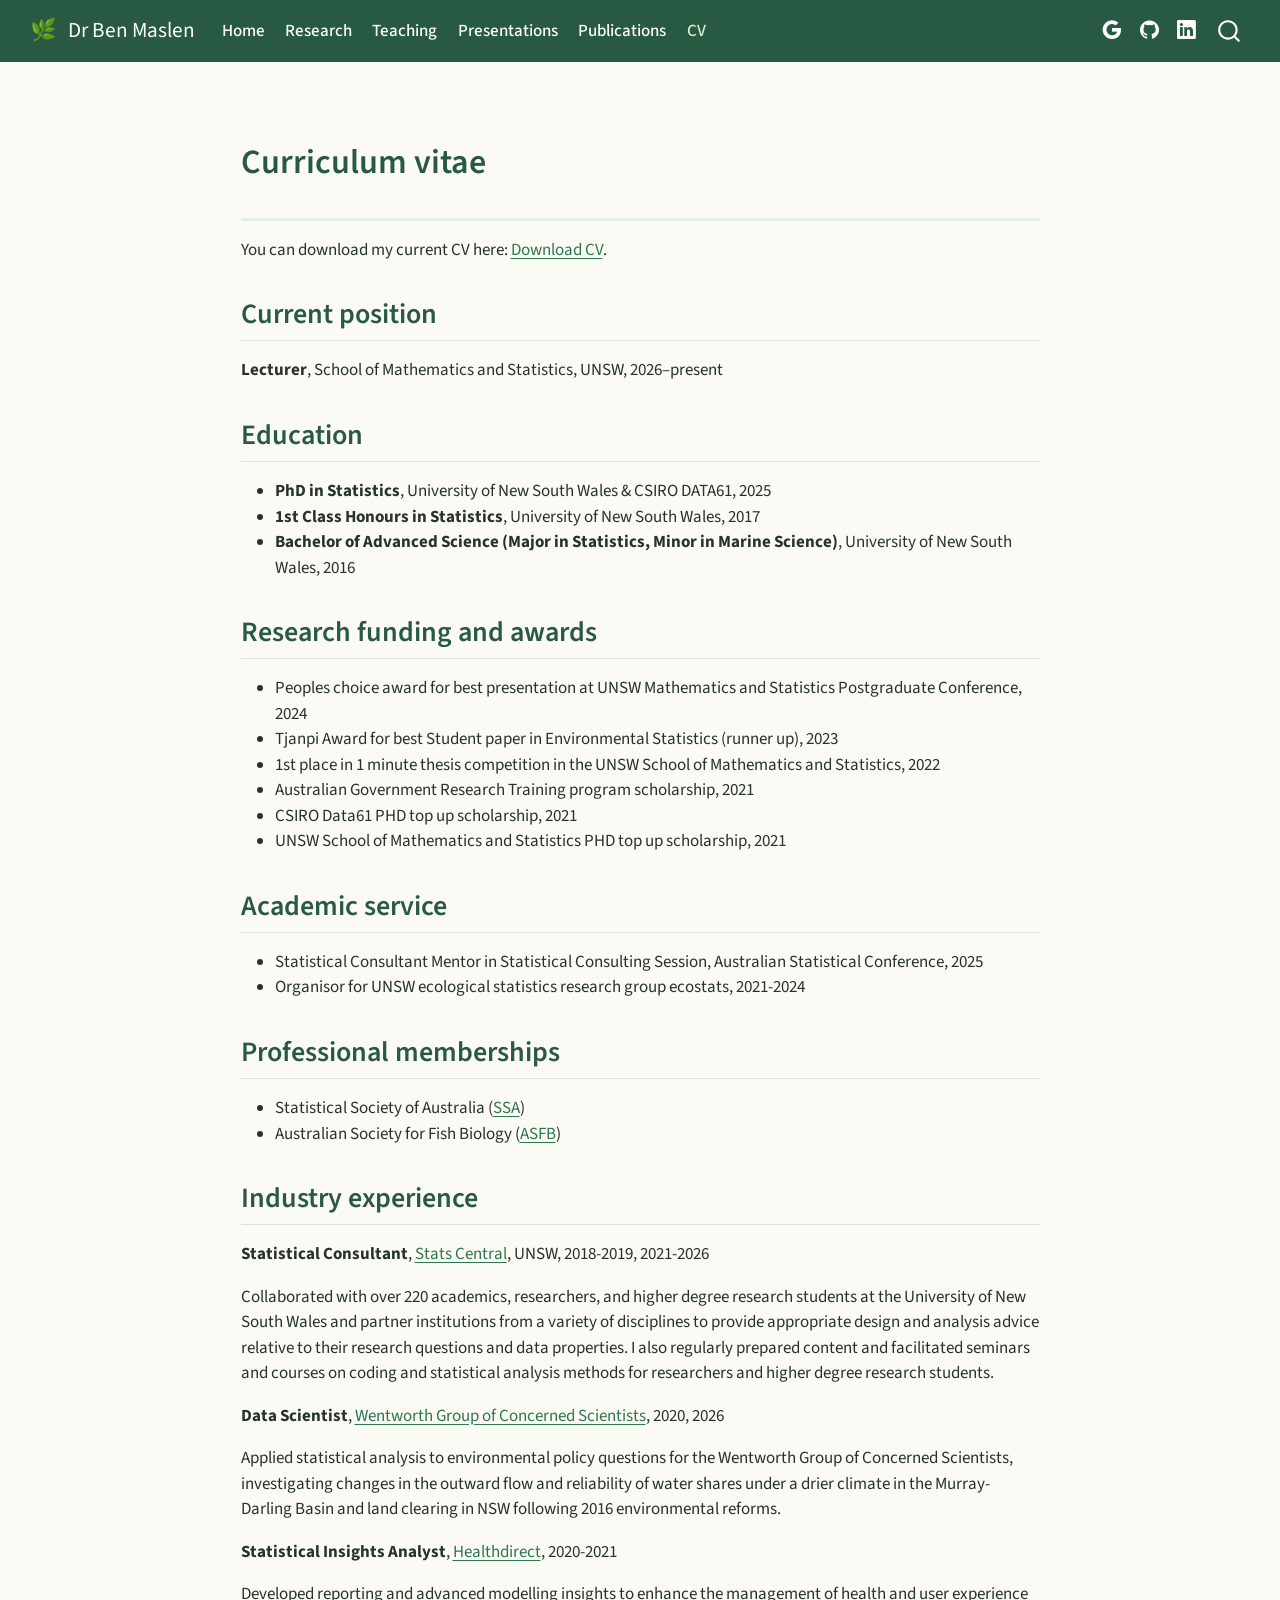
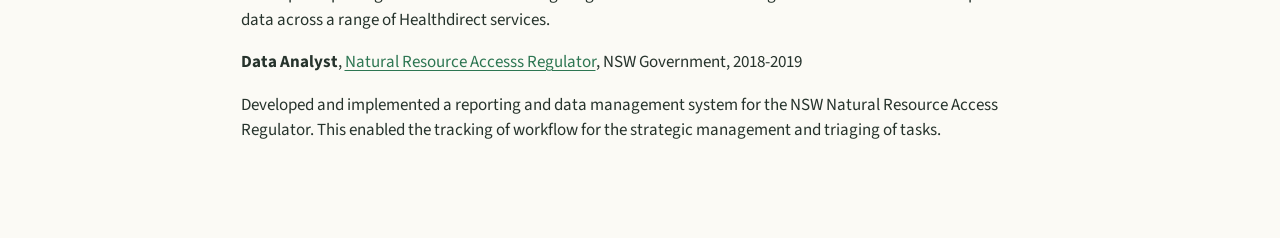
==== docs/cv.html @ 88208ee9 "Create academic website" ====
<!DOCTYPE html>
<html xmlns="http://www.w3.org/1999/xhtml" lang="en" xml:lang="en"><head>

<meta charset="utf-8">
<meta name="generator" content="quarto-1.9.38">

<meta name="viewport" content="width=device-width, initial-scale=1.0, user-scalable=yes">


<title>Curriculum vitae – Dr Ben Maslen</title>
<style>
/* Default styles provided by pandoc.
** See https://pandoc.org/MANUAL.html#variables-for-html for config info.
*/
code{white-space: pre-wrap;}
span.smallcaps{font-variant: small-caps;}
div.columns{display: flex; gap: min(4vw, 1.5em);}
div.column{flex: auto; overflow-x: auto;}
div.hanging-indent{margin-left: 1.5em; text-indent: -1.5em;}
ul.task-list{list-style: none;}
ul.task-list li input[type="checkbox"] {
  width: 0.8em;
  margin: 0 0.8em 0.2em -1em; /* quarto-specific, see https://github.com/quarto-dev/quarto-cli/issues/4556 */ 
  vertical-align: middle;
}
</style>


<script src="site_libs/quarto-nav/quarto-nav.js"></script>
<script src="site_libs/quarto-nav/headroom.min.js"></script>
<script src="site_libs/clipboard/clipboard.min.js"></script>
<script src="site_libs/quarto-search/autocomplete.umd.js"></script>
<script src="site_libs/quarto-search/fuse.min.js"></script>
<script src="site_libs/quarto-search/quarto-search.js"></script>
<meta name="quarto:offset" content="./">
<script src="site_libs/quarto-html/quarto.js" type="module"></script>
<script src="site_libs/quarto-html/tabsets/tabsets.js" type="module"></script>
<script src="site_libs/quarto-html/popper.min.js"></script>
<script src="site_libs/quarto-html/tippy.umd.min.js"></script>
<script src="site_libs/quarto-html/anchor.min.js"></script>
<link href="site_libs/quarto-html/tippy.css" rel="stylesheet">
<link href="site_libs/quarto-html/quarto-syntax-highlighting-15634bcf2e68342d4ad2dfa704d543f6.css" rel="stylesheet" id="quarto-text-highlighting-styles">
<script src="site_libs/bootstrap/bootstrap.min.js"></script>
<link href="site_libs/bootstrap/bootstrap-icons.css" rel="stylesheet">
<link href="site_libs/bootstrap/bootstrap-5c2e602bc8fe40bd15e1d976b9a994fb.min.css" rel="stylesheet" append-hash="true" id="quarto-bootstrap" data-mode="light">
<script id="quarto-search-options" type="application/json">{
  "location": "navbar",
  "copy-button": false,
  "collapse-after": 3,
  "panel-placement": "end",
  "type": "overlay",
  "limit": 50,
  "keyboard-shortcut": [
    "f",
    "/",
    "s"
  ],
  "show-item-context": false,
  "language": {
    "search-no-results-text": "No results",
    "search-matching-documents-text": "matching documents",
    "search-copy-link-title": "Copy link to search",
    "search-hide-matches-text": "Hide additional matches",
    "search-more-match-text": "more match in this document",
    "search-more-matches-text": "more matches in this document",
    "search-clear-button-title": "Clear",
    "search-text-placeholder": "",
    "search-detached-cancel-button-title": "Cancel",
    "search-submit-button-title": "Submit",
    "search-label": "Search"
  }
}</script>


<link rel="stylesheet" href="styles.css">
</head>

<body class="nav-fixed fullcontent quarto-light">

<div id="quarto-search-results"></div>
  <header id="quarto-header" class="headroom fixed-top">
    <nav class="navbar navbar-expand-lg " data-bs-theme="dark">
      <div class="navbar-container container-fluid">
      <div class="navbar-brand-container mx-auto">
    <a class="navbar-brand" href="./index.html">
    <span class="navbar-title">Dr Ben Maslen</span>
    </a>
  </div>
            <div id="quarto-search" class="" title="Search"></div>
          <button class="navbar-toggler" type="button" data-bs-toggle="collapse" data-bs-target="#navbarCollapse" aria-controls="navbarCollapse" role="menu" aria-expanded="false" aria-label="Toggle navigation" onclick="if (window.quartoToggleHeadroom) { window.quartoToggleHeadroom(); }">
  <span class="navbar-toggler-icon"></span>
</button>
          <div class="collapse navbar-collapse" id="navbarCollapse">
            <ul class="navbar-nav navbar-nav-scroll me-auto">
  <li class="nav-item">
    <a class="nav-link" href="./index.html"> 
<span class="menu-text">Home</span></a>
  </li>  
  <li class="nav-item">
    <a class="nav-link" href="./research.html"> 
<span class="menu-text">Research</span></a>
  </li>  
  <li class="nav-item">
    <a class="nav-link" href="./teaching.html"> 
<span class="menu-text">Teaching</span></a>
  </li>  
  <li class="nav-item">
    <a class="nav-link" href="./presentations.html"> 
<span class="menu-text">Presentations</span></a>
  </li>  
  <li class="nav-item">
    <a class="nav-link" href="./publications.html"> 
<span class="menu-text">Publications</span></a>
  </li>  
  <li class="nav-item">
    <a class="nav-link active" href="./cv.html" aria-current="page"> 
<span class="menu-text">CV</span></a>
  </li>  
</ul>
            <ul class="navbar-nav navbar-nav-scroll ms-auto">
  <li class="nav-item compact">
    <a class="nav-link" href="https://scholar.google.com/citations?user=YyoWad8AAAAJ&amp;hl=en"> <i class="bi bi-google" role="img" aria-label="Google Scholar">
</i> 
<span class="menu-text"></span></a>
  </li>  
  <li class="nav-item compact">
    <a class="nav-link" href="https://github.com/BenMaslen"> <i class="bi bi-github" role="img" aria-label="GitHub">
</i> 
<span class="menu-text"></span></a>
  </li>  
  <li class="nav-item compact">
    <a class="nav-link" href="https://www.linkedin.com/in/benjmaslen"> <i class="bi bi-linkedin" role="img" aria-label="LinkedIn">
</i> 
<span class="menu-text"></span></a>
  </li>  
</ul>
          </div> <!-- /navcollapse -->
            <div class="quarto-navbar-tools">
</div>
      </div> <!-- /container-fluid -->
    </nav>
</header>
<!-- content -->
<div id="quarto-content" class="quarto-container page-columns page-rows-contents page-layout-article page-navbar">
<!-- sidebar -->
<!-- margin-sidebar -->
    
<!-- main -->
<main class="content" id="quarto-document-content">

<header id="title-block-header" class="quarto-title-block default">
<div class="quarto-title">
<h1 class="title">Curriculum vitae</h1>
</div>



<div class="quarto-title-meta">

    
  
    
  </div>
  


</header>


<p>You can download my current CV here: <a href="cv.pdf">Download CV</a>.</p>
<section id="current-position" class="level2">
<h2 class="anchored" data-anchor-id="current-position">Current position</h2>
<p><strong>Lecturer</strong>, School of Mathematics and Statistics, UNSW, 2026–present</p>
</section>
<section id="education" class="level2">
<h2 class="anchored" data-anchor-id="education">Education</h2>
<ul>
<li><strong>PhD in Statistics</strong>, University of New South Wales &amp; CSIRO DATA61, 2025</li>
<li><strong>1st Class Honours in Statistics</strong>, University of New South Wales, 2017</li>
<li><strong>Bachelor of Advanced Science (Major in Statistics, Minor in Marine Science)</strong>, University of New South Wales, 2016</li>
</ul>
</section>
<section id="research-funding-and-awards" class="level2">
<h2 class="anchored" data-anchor-id="research-funding-and-awards">Research funding and awards</h2>
<ul>
<li>Peoples choice award for best presentation at UNSW Mathematics and Statistics Postgraduate Conference, 2024</li>
<li>Tjanpi Award for best Student paper in Environmental Statistics (runner up), 2023</li>
<li>1st place in 1 minute thesis competition in the UNSW School of Mathematics and Statistics, 2022</li>
<li>Australian Government Research Training program scholarship, 2021</li>
<li>CSIRO Data61 PHD top up scholarship, 2021</li>
<li>UNSW School of Mathematics and Statistics PHD top up scholarship, 2021</li>
</ul>
</section>
<section id="academic-service" class="level2">
<h2 class="anchored" data-anchor-id="academic-service">Academic service</h2>
<ul>
<li>Statistical Consultant Mentor in Statistical Consulting Session, Australian Statistical Conference, 2025</li>
<li>Organisor for UNSW ecological statistics research group ecostats, 2021-2024</li>
</ul>
</section>
<section id="professional-memberships" class="level2">
<h2 class="anchored" data-anchor-id="professional-memberships">Professional memberships</h2>
<ul>
<li>Statistical Society of Australia (<a href="https://www.statsoc.org.au/">SSA</a>)</li>
<li>Australian Society for Fish Biology (<a href="https://www.asfb.org.au/">ASFB</a>)</li>
</ul>
</section>
<section id="industry-experience" class="level2">
<h2 class="anchored" data-anchor-id="industry-experience">Industry experience</h2>
<p><strong>Statistical Consultant</strong>, <a href="https://www.unsw.edu.au/research/facilities-and-infrastructure/find-a-facility/stats-central">Stats Central</a>, UNSW, 2018-2019, 2021-2026</p>
<p>Collaborated with over 220 academics, researchers, and higher degree research students at the University of New South Wales and partner institutions from a variety of disciplines to provide appropriate design and analysis advice relative to their research questions and data properties. I also regularly prepared content and facilitated seminars and courses on coding and statistical analysis methods for researchers and higher degree research students.</p>
<p><strong>Data Scientist</strong>, <a href="https://wentworthgroup.org/">Wentworth Group of Concerned Scientists</a>, 2020, 2026</p>
<p>Applied statistical analysis to environmental policy questions for the Wentworth Group of Concerned Scientists, investigating changes in the outward flow and reliability of water shares under a drier climate in the Murray-Darling Basin and land clearing in NSW following 2016 environmental reforms.</p>
<p><strong>Statistical Insights Analyst</strong>, <a href="https://www.healthdirect.gov.au/">Healthdirect</a>, 2020-2021</p>
<p>Developed reporting and advanced modelling insights to enhance the management of health and user experience data across a range of Healthdirect services.</p>
<p><strong>Data Analyst</strong>, <a href="https://www.nrar.nsw.gov.au/">Natural Resource Accesss Regulator</a>, NSW Government, 2018-2019</p>
<p>Developed and implemented a reporting and data management system for the NSW Natural Resource Access Regulator. This enabled the tracking of workflow for the strategic management and triaging of tasks.</p>


</section>

</main> <!-- /main -->
<script id="quarto-html-after-body" type="application/javascript">
  window.document.addEventListener("DOMContentLoaded", function (event) {
    const icon = "";
    const anchorJS = new window.AnchorJS();
    anchorJS.options = {
      placement: 'right',
      icon: icon
    };
    anchorJS.add('.anchored');
    const isCodeAnnotation = (el) => {
      for (const clz of el.classList) {
        if (clz.startsWith('code-annotation-')) {                     
          return true;
        }
      }
      return false;
    }
    const onCopySuccess = function(e) {
      // button target
      const button = e.trigger;
      // don't keep focus
      button.blur();
      // flash "checked"
      button.classList.add('code-copy-button-checked');
      var currentTitle = button.getAttribute("title");
      button.setAttribute("title", "Copied!");
      let tooltip;
      if (window.bootstrap) {
        button.setAttribute("data-bs-toggle", "tooltip");
        button.setAttribute("data-bs-placement", "left");
        button.setAttribute("data-bs-title", "Copied!");
        tooltip = new bootstrap.Tooltip(button, 
          { trigger: "manual", 
            customClass: "code-copy-button-tooltip",
            offset: [0, -8]});
        tooltip.show();    
      }
      setTimeout(function() {
        if (tooltip) {
          tooltip.hide();
          button.removeAttribute("data-bs-title");
          button.removeAttribute("data-bs-toggle");
          button.removeAttribute("data-bs-placement");
        }
        button.setAttribute("title", currentTitle);
        button.classList.remove('code-copy-button-checked');
      }, 1000);
      // clear code selection
      e.clearSelection();
    }
    const getTextToCopy = function(trigger) {
      const outerScaffold = trigger.parentElement.cloneNode(true);
      const codeEl = outerScaffold.querySelector('code');
      for (const childEl of codeEl.children) {
        if (isCodeAnnotation(childEl)) {
          childEl.remove();
        }
      }
      return codeEl.innerText;
    }
    const clipboard = new window.ClipboardJS('.code-copy-button:not([data-in-quarto-modal])', {
      text: getTextToCopy
    });
    clipboard.on('success', onCopySuccess);
    if (window.document.getElementById('quarto-embedded-source-code-modal')) {
      const clipboardModal = new window.ClipboardJS('.code-copy-button[data-in-quarto-modal]', {
        text: getTextToCopy,
        container: window.document.getElementById('quarto-embedded-source-code-modal')
      });
      clipboardModal.on('success', onCopySuccess);
    }
      var localhostRegex = new RegExp(/^(?:http|https):\/\/localhost\:?[0-9]*\//);
      var mailtoRegex = new RegExp(/^mailto:/);
        var filterRegex = new RegExp("https:\/\/BenMaslen\.github\.io");
      var isInternal = (href) => {
          return filterRegex.test(href) || localhostRegex.test(href) || mailtoRegex.test(href);
      }
      // Inspect non-navigation links and adorn them if external
     var links = window.document.querySelectorAll('a[href]:not(.nav-link):not(.navbar-brand):not(.toc-action):not(.sidebar-link):not(.sidebar-item-toggle):not(.pagination-link):not(.no-external):not([aria-hidden]):not(.dropdown-item):not(.quarto-navigation-tool):not(.about-link)');
      for (var i=0; i<links.length; i++) {
        const link = links[i];
        if (!isInternal(link.href)) {
          // undo the damage that might have been done by quarto-nav.js in the case of
          // links that we want to consider external
          if (link.dataset.originalHref !== undefined) {
            link.href = link.dataset.originalHref;
          }
        }
      }
    function tippyHover(el, contentFn, onTriggerFn, onUntriggerFn) {
      const config = {
        allowHTML: true,
        maxWidth: 500,
        delay: 100,
        arrow: false,
        appendTo: function(el) {
            return el.parentElement;
        },
        interactive: true,
        interactiveBorder: 10,
        theme: 'quarto',
        placement: 'bottom-start',
      };
      if (contentFn) {
        config.content = contentFn;
      }
      if (onTriggerFn) {
        config.onTrigger = onTriggerFn;
      }
      if (onUntriggerFn) {
        config.onUntrigger = onUntriggerFn;
      }
      window.tippy(el, config); 
    }
    const noterefs = window.document.querySelectorAll('a[role="doc-noteref"]');
    for (var i=0; i<noterefs.length; i++) {
      const ref = noterefs[i];
      tippyHover(ref, function() {
        // use id or data attribute instead here
        let href = ref.getAttribute('data-footnote-href') || ref.getAttribute('href');
        try { href = new URL(href).hash; } catch {}
        const id = href.replace(/^#\/?/, "");
        const note = window.document.getElementById(id);
        if (note) {
          return note.innerHTML;
        } else {
          return "";
        }
      });
    }
    const xrefs = window.document.querySelectorAll('a.quarto-xref');
    const processXRef = (id, note) => {
      // Strip column container classes
      const stripColumnClz = (el) => {
        el.classList.remove("page-full", "page-columns");
        if (el.children) {
          for (const child of el.children) {
            stripColumnClz(child);
          }
        }
      }
      stripColumnClz(note)
      if (id === null || id.startsWith('sec-')) {
        // Special case sections, only their first couple elements
        const container = document.createElement("div");
        if (note.children && note.children.length > 2) {
          container.appendChild(note.children[0].cloneNode(true));
          for (let i = 1; i < note.children.length; i++) {
            const child = note.children[i];
            if (child.tagName === "P" && child.innerText === "") {
              continue;
            } else {
              container.appendChild(child.cloneNode(true));
              break;
            }
          }
          if (window.Quarto?.typesetMath) {
            window.Quarto.typesetMath(container);
          }
          return container.innerHTML
        } else {
          if (window.Quarto?.typesetMath) {
            window.Quarto.typesetMath(note);
          }
          return note.innerHTML;
        }
      } else {
        // Remove any anchor links if they are present
        const anchorLink = note.querySelector('a.anchorjs-link');
        if (anchorLink) {
          anchorLink.remove();
        }
        if (window.Quarto?.typesetMath) {
          window.Quarto.typesetMath(note);
        }
        if (note.classList.contains("callout")) {
          return note.outerHTML;
        } else {
          return note.innerHTML;
        }
      }
    }
    for (var i=0; i<xrefs.length; i++) {
      const xref = xrefs[i];
      tippyHover(xref, undefined, function(instance) {
        instance.disable();
        let url = xref.getAttribute('href');
        let hash = undefined; 
        if (url.startsWith('#')) {
          hash = url;
        } else {
          try { hash = new URL(url).hash; } catch {}
        }
        if (hash) {
          const id = hash.replace(/^#\/?/, "");
          const note = window.document.getElementById(id);
          if (note !== null) {
            try {
              const html = processXRef(id, note.cloneNode(true));
              instance.setContent(html);
            } finally {
              instance.enable();
              instance.show();
            }
          } else {
            // See if we can fetch this
            fetch(url.split('#')[0])
            .then(res => res.text())
            .then(html => {
              const parser = new DOMParser();
              const htmlDoc = parser.parseFromString(html, "text/html");
              const note = htmlDoc.getElementById(id);
              if (note !== null) {
                const html = processXRef(id, note);
                instance.setContent(html);
              } 
            }).finally(() => {
              instance.enable();
              instance.show();
            });
          }
        } else {
          // See if we can fetch a full url (with no hash to target)
          // This is a special case and we should probably do some content thinning / targeting
          fetch(url)
          .then(res => res.text())
          .then(html => {
            const parser = new DOMParser();
            const htmlDoc = parser.parseFromString(html, "text/html");
            const note = htmlDoc.querySelector('main.content');
            if (note !== null) {
              // This should only happen for chapter cross references
              // (since there is no id in the URL)
              // remove the first header
              if (note.children.length > 0 && note.children[0].tagName === "HEADER") {
                note.children[0].remove();
              }
              const html = processXRef(null, note);
              instance.setContent(html);
            } 
          }).finally(() => {
            instance.enable();
            instance.show();
          });
        }
      }, function(instance) {
      });
    }
        let selectedAnnoteEl;
        const selectorForAnnotation = ( cell, annotation) => {
          let cellAttr = 'data-code-cell="' + cell + '"';
          let lineAttr = 'data-code-annotation="' +  annotation + '"';
          const selector = 'span[' + cellAttr + '][' + lineAttr + ']';
          return selector;
        }
        const selectCodeLines = (annoteEl) => {
          const doc = window.document;
          const targetCell = annoteEl.getAttribute("data-target-cell");
          const targetAnnotation = annoteEl.getAttribute("data-target-annotation");
          const annoteSpan = window.document.querySelector(selectorForAnnotation(targetCell, targetAnnotation));
          const lines = annoteSpan.getAttribute("data-code-lines").split(",");
          const lineIds = lines.map((line) => {
            return targetCell + "-" + line;
          })
          let top = null;
          let height = null;
          let parent = null;
          if (lineIds.length > 0) {
              //compute the position of the single el (top and bottom and make a div)
              const el = window.document.getElementById(lineIds[0]);
              top = el.offsetTop;
              height = el.offsetHeight;
              parent = el.parentElement.parentElement;
            if (lineIds.length > 1) {
              const lastEl = window.document.getElementById(lineIds[lineIds.length - 1]);
              const bottom = lastEl.offsetTop + lastEl.offsetHeight;
              height = bottom - top;
            }
            if (top !== null && height !== null && parent !== null) {
              // cook up a div (if necessary) and position it 
              let div = window.document.getElementById("code-annotation-line-highlight");
              if (div === null) {
                div = window.document.createElement("div");
                div.setAttribute("id", "code-annotation-line-highlight");
                div.style.position = 'absolute';
                parent.appendChild(div);
              }
              div.style.top = top - 2 + "px";
              div.style.height = height + 4 + "px";
              div.style.left = 0;
              let gutterDiv = window.document.getElementById("code-annotation-line-highlight-gutter");
              if (gutterDiv === null) {
                gutterDiv = window.document.createElement("div");
                gutterDiv.setAttribute("id", "code-annotation-line-highlight-gutter");
                gutterDiv.style.position = 'absolute';
                const codeCell = window.document.getElementById(targetCell);
                const gutter = codeCell.querySelector('.code-annotation-gutter');
                gutter.appendChild(gutterDiv);
              }
              gutterDiv.style.top = top - 2 + "px";
              gutterDiv.style.height = height + 4 + "px";
            }
            selectedAnnoteEl = annoteEl;
          }
        };
        const unselectCodeLines = () => {
          const elementsIds = ["code-annotation-line-highlight", "code-annotation-line-highlight-gutter"];
          elementsIds.forEach((elId) => {
            const div = window.document.getElementById(elId);
            if (div) {
              div.remove();
            }
          });
          selectedAnnoteEl = undefined;
        };
          // Handle positioning of the toggle
      window.addEventListener(
        "resize",
        throttle(() => {
          elRect = undefined;
          if (selectedAnnoteEl) {
            selectCodeLines(selectedAnnoteEl);
          }
        }, 10)
      );
      function throttle(fn, ms) {
      let throttle = false;
      let timer;
        return (...args) => {
          if(!throttle) { // first call gets through
              fn.apply(this, args);
              throttle = true;
          } else { // all the others get throttled
              if(timer) clearTimeout(timer); // cancel #2
              timer = setTimeout(() => {
                fn.apply(this, args);
                timer = throttle = false;
              }, ms);
          }
        };
      }
        // Attach click handler to the DT
        const annoteDls = window.document.querySelectorAll('dt[data-target-cell]');
        for (const annoteDlNode of annoteDls) {
          annoteDlNode.addEventListener('click', (event) => {
            const clickedEl = event.target;
            if (clickedEl !== selectedAnnoteEl) {
              unselectCodeLines();
              const activeEl = window.document.querySelector('dt[data-target-cell].code-annotation-active');
              if (activeEl) {
                activeEl.classList.remove('code-annotation-active');
              }
              selectCodeLines(clickedEl);
              clickedEl.classList.add('code-annotation-active');
            } else {
              // Unselect the line
              unselectCodeLines();
              clickedEl.classList.remove('code-annotation-active');
            }
          });
        }
    const findCites = (el) => {
      const parentEl = el.parentElement;
      if (parentEl) {
        const cites = parentEl.dataset.cites;
        if (cites) {
          return {
            el,
            cites: cites.split(' ')
          };
        } else {
          return findCites(el.parentElement)
        }
      } else {
        return undefined;
      }
    };
    var bibliorefs = window.document.querySelectorAll('a[role="doc-biblioref"]');
    for (var i=0; i<bibliorefs.length; i++) {
      const ref = bibliorefs[i];
      const citeInfo = findCites(ref);
      if (citeInfo) {
        tippyHover(citeInfo.el, function() {
          var popup = window.document.createElement('div');
          citeInfo.cites.forEach(function(cite) {
            var citeDiv = window.document.createElement('div');
            citeDiv.classList.add('hanging-indent');
            citeDiv.classList.add('csl-entry');
            var biblioDiv = window.document.getElementById('ref-' + cite);
            if (biblioDiv) {
              citeDiv.innerHTML = biblioDiv.innerHTML;
            }
            popup.appendChild(citeDiv);
          });
          return popup.innerHTML;
        });
      }
    }
  });
  </script>
</div> <!-- /content -->




</body></html>
---- docs/site_libs/quarto-html/tippy.css ----
.tippy-box[data-animation=fade][data-state=hidden]{opacity:0}[data-tippy-root]{max-width:calc(100vw - 10px)}.tippy-box{position:relative;background-color:#333;color:#fff;border-radius:4px;font-size:14px;line-height:1.4;white-space:normal;outline:0;transition-property:transform,visibility,opacity}.tippy-box[data-placement^=top]>.tippy-arrow{bottom:0}.tippy-box[data-placement^=top]>.tippy-arrow:before{bottom:-7px;left:0;border-width:8px 8px 0;border-top-color:initial;transform-origin:center top}.tippy-box[data-placement^=bottom]>.tippy-arrow{top:0}.tippy-box[data-placement^=bottom]>.tippy-arrow:before{top:-7px;left:0;border-width:0 8px 8px;border-bottom-color:initial;transform-origin:center bottom}.tippy-box[data-placement^=left]>.tippy-arrow{right:0}.tippy-box[data-placement^=left]>.tippy-arrow:before{border-width:8px 0 8px 8px;border-left-color:initial;right:-7px;transform-origin:center left}.tippy-box[data-placement^=right]>.tippy-arrow{left:0}.tippy-box[data-placement^=right]>.tippy-arrow:before{left:-7px;border-width:8px 8px 8px 0;border-right-color:initial;transform-origin:center right}.tippy-box[data-inertia][data-state=visible]{transition-timing-function:cubic-bezier(.54,1.5,.38,1.11)}.tippy-arrow{width:16px;height:16px;color:#333}.tippy-arrow:before{content:"";position:absolute;border-color:transparent;border-style:solid}.tippy-content{position:relative;padding:5px 9px;z-index:1}
---- docs/site_libs/quarto-html/quarto-syntax-highlighting-15634bcf2e68342d4ad2dfa704d543f6.css ----
/* quarto syntax highlight colors */
:root {
  --quarto-hl-ot-color: #003B4F;
  --quarto-hl-at-color: #657422;
  --quarto-hl-ss-color: #20794D;
  --quarto-hl-an-color: #5E5E5E;
  --quarto-hl-fu-color: #4758AB;
  --quarto-hl-st-color: #20794D;
  --quarto-hl-cf-color: #003B4F;
  --quarto-hl-op-color: #5E5E5E;
  --quarto-hl-er-color: #AD0000;
  --quarto-hl-bn-color: #AD0000;
  --quarto-hl-al-color: #AD0000;
  --quarto-hl-va-color: #111111;
  --quarto-hl-bu-color: inherit;
  --quarto-hl-ex-color: inherit;
  --quarto-hl-pp-color: #AD0000;
  --quarto-hl-in-color: #5E5E5E;
  --quarto-hl-vs-color: #20794D;
  --quarto-hl-wa-color: #5E5E5E;
  --quarto-hl-do-color: #5E5E5E;
  --quarto-hl-im-color: #00769E;
  --quarto-hl-ch-color: #20794D;
  --quarto-hl-dt-color: #AD0000;
  --quarto-hl-fl-color: #AD0000;
  --quarto-hl-co-color: #5E5E5E;
  --quarto-hl-cv-color: #5E5E5E;
  --quarto-hl-cn-color: #8f5902;
  --quarto-hl-sc-color: #5E5E5E;
  --quarto-hl-dv-color: #AD0000;
  --quarto-hl-kw-color: #003B4F;
}

/* other quarto variables */
:root {
  --quarto-font-monospace: SFMono-Regular, Menlo, Monaco, Consolas, "Liberation Mono", "Courier New", monospace;
}

/* syntax highlight based on Pandoc's rules */
pre > code.sourceCode > span {
  color: #003B4F;
}

code.sourceCode > span {
  color: #003B4F;
}

div.sourceCode,
div.sourceCode pre.sourceCode {
  color: #003B4F;
}

/* Normal */
code span {
  color: #003B4F;
}

/* Alert */
code span.al {
  color: #AD0000;
  font-style: inherit;
}

/* Annotation */
code span.an {
  color: #5E5E5E;
  font-style: inherit;
}

/* Attribute */
code span.at {
  color: #657422;
  font-style: inherit;
}

/* BaseN */
code span.bn {
  color: #AD0000;
  font-style: inherit;
}

/* BuiltIn */
code span.bu {
  font-style: inherit;
}

/* ControlFlow */
code span.cf {
  color: #003B4F;
  font-weight: bold;
  font-style: inherit;
}

/* Char */
code span.ch {
  color: #20794D;
  font-style: inherit;
}

/* Constant */
code span.cn {
  color: #8f5902;
  font-style: inherit;
}

/* Comment */
code span.co {
  color: #5E5E5E;
  font-style: inherit;
}

/* CommentVar */
code span.cv {
  color: #5E5E5E;
  font-style: italic;
}

/* Documentation */
code span.do {
  color: #5E5E5E;
  font-style: italic;
}

/* DataType */
code span.dt {
  color: #AD0000;
  font-style: inherit;
}

/* DecVal */
code span.dv {
  color: #AD0000;
  font-style: inherit;
}

/* Error */
code span.er {
  color: #AD0000;
  font-style: inherit;
}

/* Extension */
code span.ex {
  font-style: inherit;
}

/* Float */
code span.fl {
  color: #AD0000;
  font-style: inherit;
}

/* Function */
code span.fu {
  color: #4758AB;
  font-style: inherit;
}

/* Import */
code span.im {
  color: #00769E;
  font-style: inherit;
}

/* Information */
code span.in {
  color: #5E5E5E;
  font-style: inherit;
}

/* Keyword */
code span.kw {
  color: #003B4F;
  font-weight: bold;
  font-style: inherit;
}

/* Operator */
code span.op {
  color: #5E5E5E;
  font-style: inherit;
}

/* Other */
code span.ot {
  color: #003B4F;
  font-style: inherit;
}

/* Preprocessor */
code span.pp {
  color: #AD0000;
  font-style: inherit;
}

/* SpecialChar */
code span.sc {
  color: #5E5E5E;
  font-style: inherit;
}

/* SpecialString */
code span.ss {
  color: #20794D;
  font-style: inherit;
}

/* String */
code span.st {
  color: #20794D;
  font-style: inherit;
}

/* Variable */
code span.va {
  color: #111111;
  font-style: inherit;
}

/* VerbatimString */
code span.vs {
  color: #20794D;
  font-style: inherit;
}

/* Warning */
code span.wa {
  color: #5E5E5E;
  font-style: italic;
}

.prevent-inlining {
  content: "</";
}

/*# sourceMappingURL=f23921c56f73e400b49028c9186a1aa0.css.map */
---- docs/styles.css ----
/* Small customisation layer for a clean academic appearance. */

:root {
  --academic-blue: #17324d;
  --academic-teal: #2a7f8e;
  --academic-light: #f4f7f8;
}

body {
  color: #263238;
}

.navbar {
  font-weight: 500;
}

h1, h2, h3 {
  color: var(--academic-blue);
}

a {
  color: var(--academic-teal);
}

.about-entity {
  margin-top: 1rem;
}

table {
  border-color: #d9e2e5;
}

blockquote {
  border-left-color: var(--academic-teal);
}

/* APA-style publications displayed as bullet points */

#refs .csl-entry {
  display: list-item;
  list-style-type: disc;
  margin-bottom: 0.2rem;
  padding-left: 1.6rem;
}


/* Ecology-inspired colour palette */
:root {
  --forest-green: #285943;
  --leaf-green: #4f8b5c;
  --sage: #e5f0e5;
  --cream: #fbfaf5;
  --ink: #26332c;
  --gold: #c9a227;
}

/* Page background and text */
body {
  background-color: var(--cream);
  color: var(--ink);
}

/* Navigation bar */
.navbar {
  background-color: var(--forest-green) !important;
}

.navbar-brand::before {
  content: "🌿";
  margin-right: 0.4rem;
}

.navbar-brand,
.navbar .nav-link {
  color: white !important;
}

.navbar .nav-link:hover,
.navbar .nav-link.active {
  color: #d7efd9 !important;
}

/* Headings */
h1,
h2,
h3 {
  color: var(--forest-green);
}



/* Links */
a {
  color: #2d7652;
}

a:hover {
  color: #1f5139;
}

/* Title area */
#title-block-header {
  padding: 3rem 0 2rem;
  border-bottom: 3px solid var(--sage);
}

.title {
  color: var(--forest-green);
}

/* Callout boxes and cards */
.callout,
.card {
  border-radius: 0.75rem;
}

.callout {
  border-left-color: var(--leaf-green);
}

.callout-note {
  background-color: var(--sage);
}

/* Buttons */
.btn-primary {
  background-color: var(--leaf-green);
  border-color: var(--leaf-green);
}

.btn-primary:hover {
  background-color: var(--forest-green);
  border-color: var(--forest-green);
}

/* Footer */
.nav-footer {
  background-color: var(--forest-green);
  color: white;
}

.nav-footer a {
  color: #d7efd9;
}
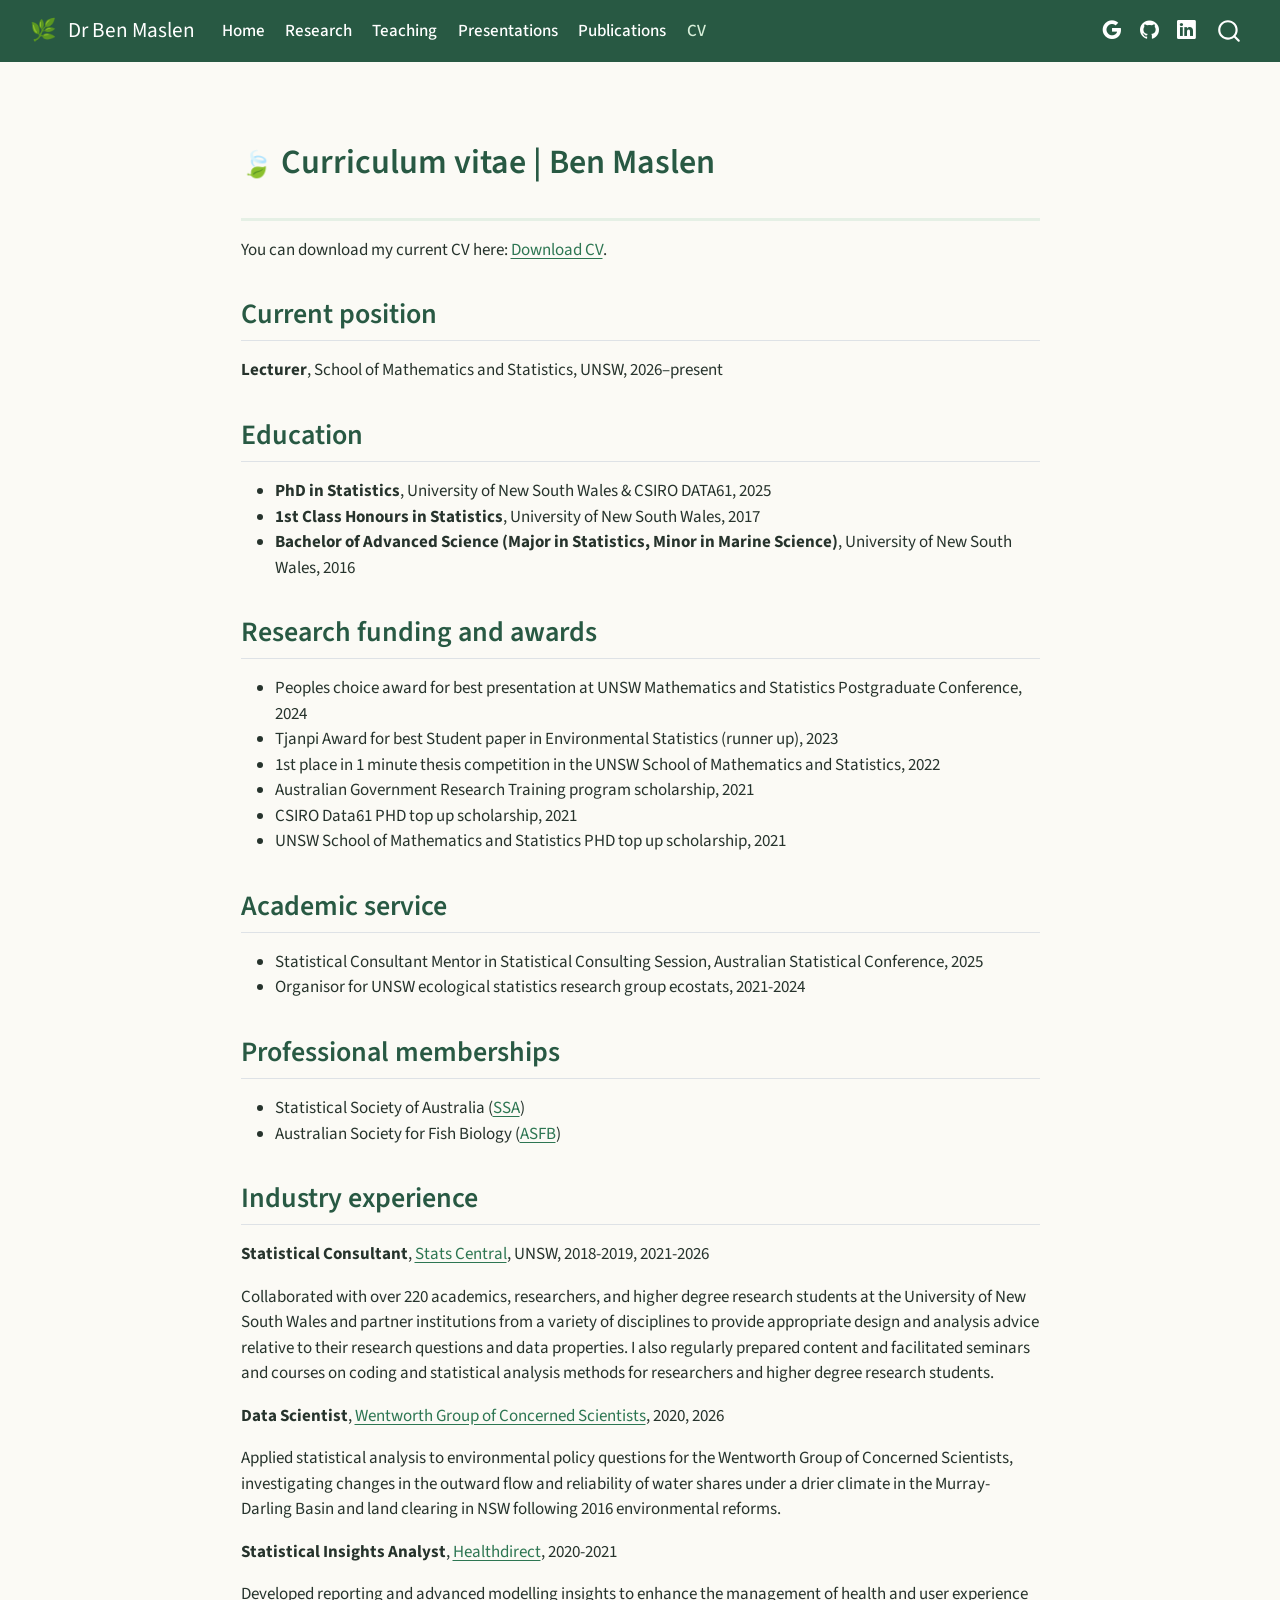
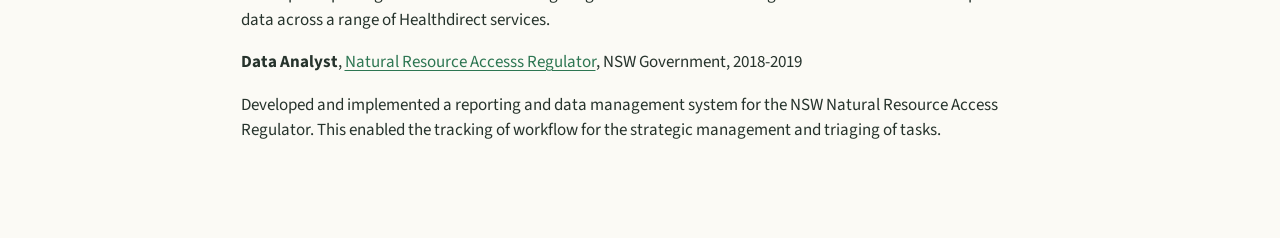
==== commit 722c8fd3: "Added leaves and name to title" ====
--- a/docs/cv.html
+++ b/docs/cv.html
@@ -7,7 +7,7 @@
 <meta name="viewport" content="width=device-width, initial-scale=1.0, user-scalable=yes">
 
 
-<title>Curriculum vitae – Dr Ben Maslen</title>
+<title>Curriculum vitae | Ben Maslen – Dr Ben Maslen</title>
 <style>
 /* Default styles provided by pandoc.
 ** See https://pandoc.org/MANUAL.html#variables-for-html for config info.
@@ -150,7 +150,7 @@
 
 <header id="title-block-header" class="quarto-title-block default">
 <div class="quarto-title">
-<h1 class="title">Curriculum vitae</h1>
+<h1 class="title">Curriculum vitae | Ben Maslen</h1>
 </div>
 
 
--- a/docs/styles.css
+++ b/docs/styles.css
@@ -87,7 +87,11 @@
   color: var(--forest-green);
 }
 
-
+h1::before {
+  content: "🍃";
+  font-size: 0.75em;
+  margin-right: 0.35em;
+}
 
 /* Links */
 a {
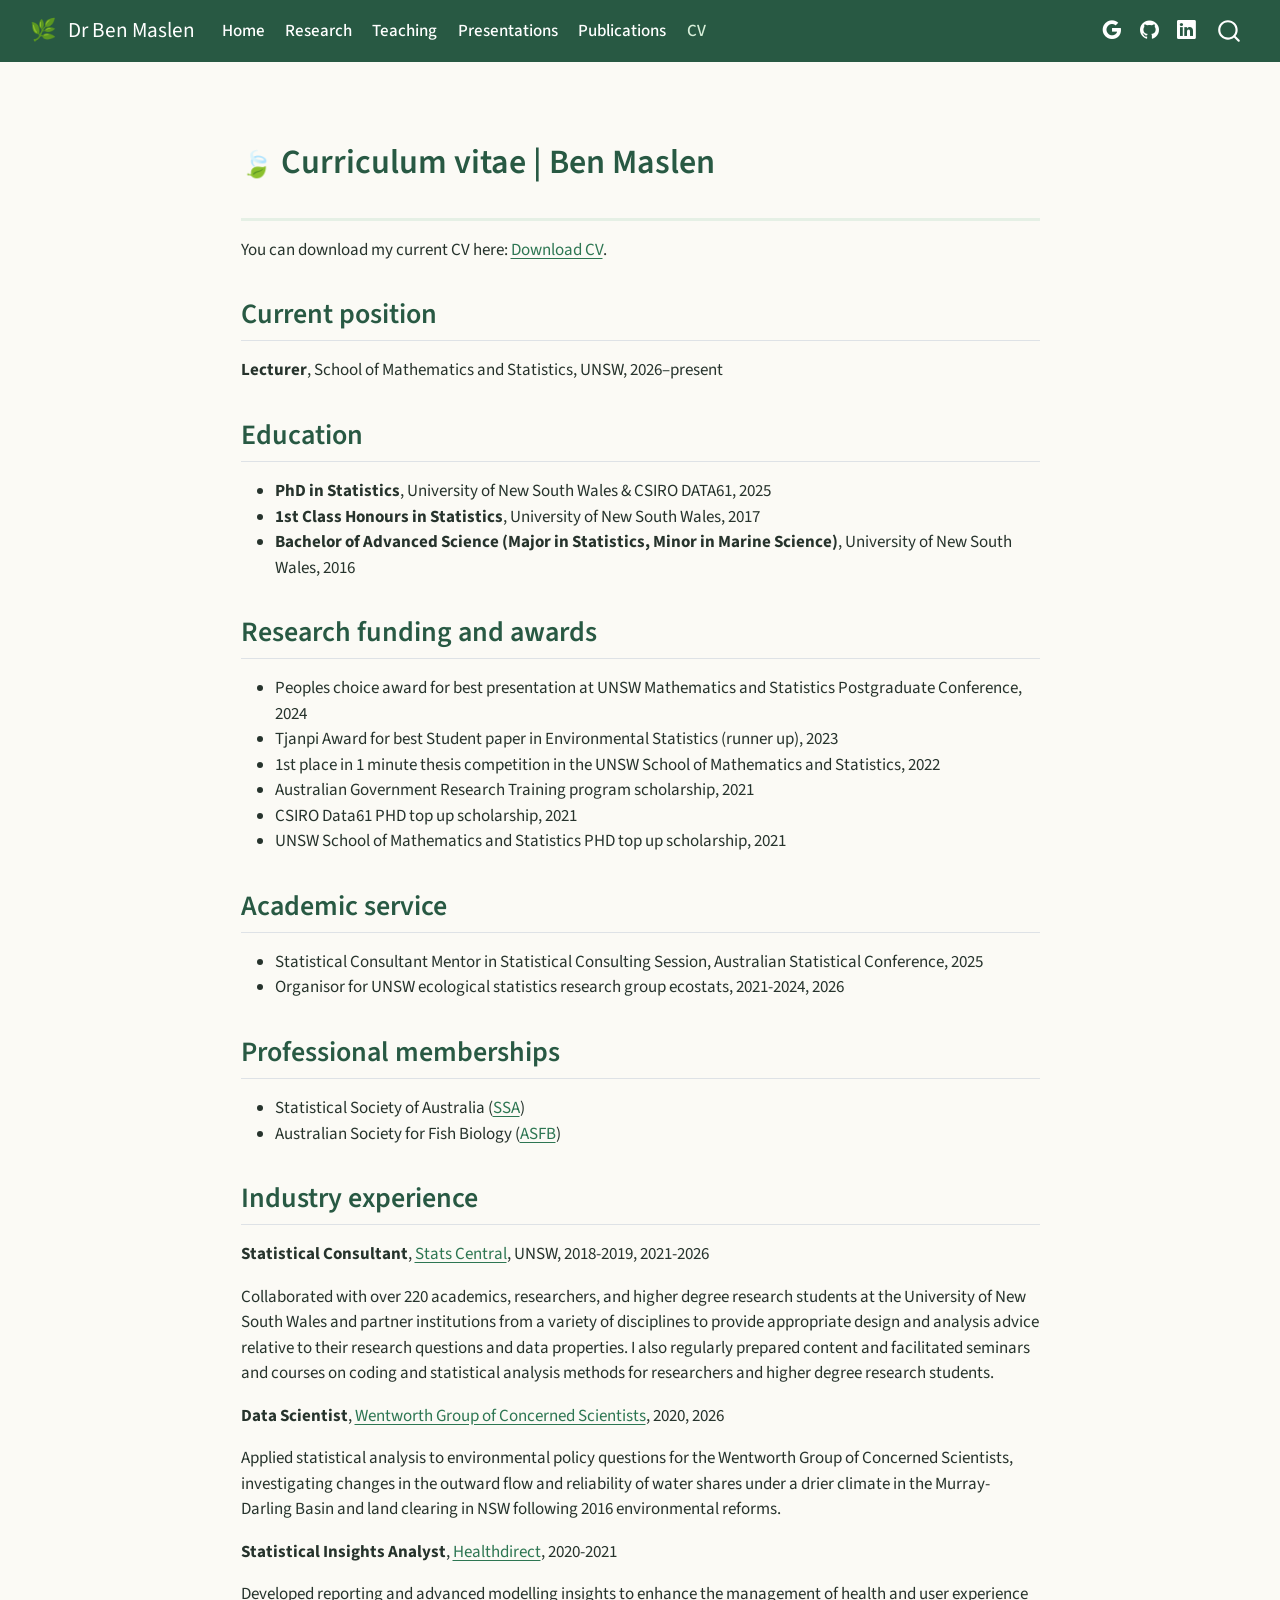
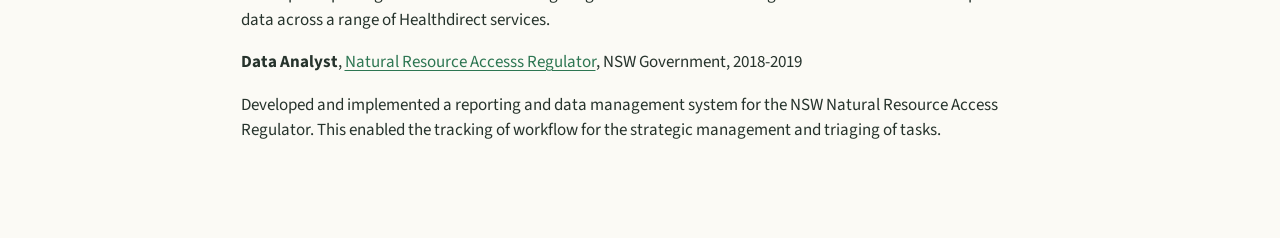
==== commit 6facca38: "updated cv and minor research point updates" ====
--- a/docs/cv.html
+++ b/docs/cv.html
@@ -70,9 +70,24 @@
     "search-label": "Search"
   }
 }</script>
+<script async="" src="https://www.googletagmanager.com/gtag/js?id=G-0R53RPE2TX"></script>
+
+<script type="text/javascript">
+
+window.dataLayer = window.dataLayer || [];
+function gtag(){dataLayer.push(arguments);}
+gtag('js', new Date());
+gtag('config', 'G-0R53RPE2TX', { 'anonymize_ip': true});
+</script>
 
 
 <link rel="stylesheet" href="styles.css">
+<meta property="og:title" content="Curriculum vitae | Ben Maslen – Dr Ben Maslen">
+<meta property="og:description" content="Personal academic website of Ben Maslen, a statistics lecturer and researcher.">
+<meta property="og:site_name" content="Dr Ben Maslen">
+<meta name="twitter:title" content="Curriculum vitae | Ben Maslen – Dr Ben Maslen">
+<meta name="twitter:description" content="Personal academic website of Ben Maslen, a statistics lecturer and researcher.">
+<meta name="twitter:card" content="summary">
 </head>
 
 <body class="nav-fixed fullcontent quarto-light">
@@ -195,7 +210,7 @@
 <h2 class="anchored" data-anchor-id="academic-service">Academic service</h2>
 <ul>
 <li>Statistical Consultant Mentor in Statistical Consulting Session, Australian Statistical Conference, 2025</li>
-<li>Organisor for UNSW ecological statistics research group ecostats, 2021-2024</li>
+<li>Organisor for UNSW ecological statistics research group ecostats, 2021-2024, 2026</li>
 </ul>
 </section>
 <section id="professional-memberships" class="level2">
--- a/docs/styles.css
+++ b/docs/styles.css
@@ -37,10 +37,9 @@
 /* APA-style publications displayed as bullet points */
 
 #refs .csl-entry {
-  display: list-item;
-  list-style-type: disc;
+  display: block;
   margin-bottom: 0.2rem;
-  padding-left: 1.6rem;
+  padding-left: 0;
 }
 
 
